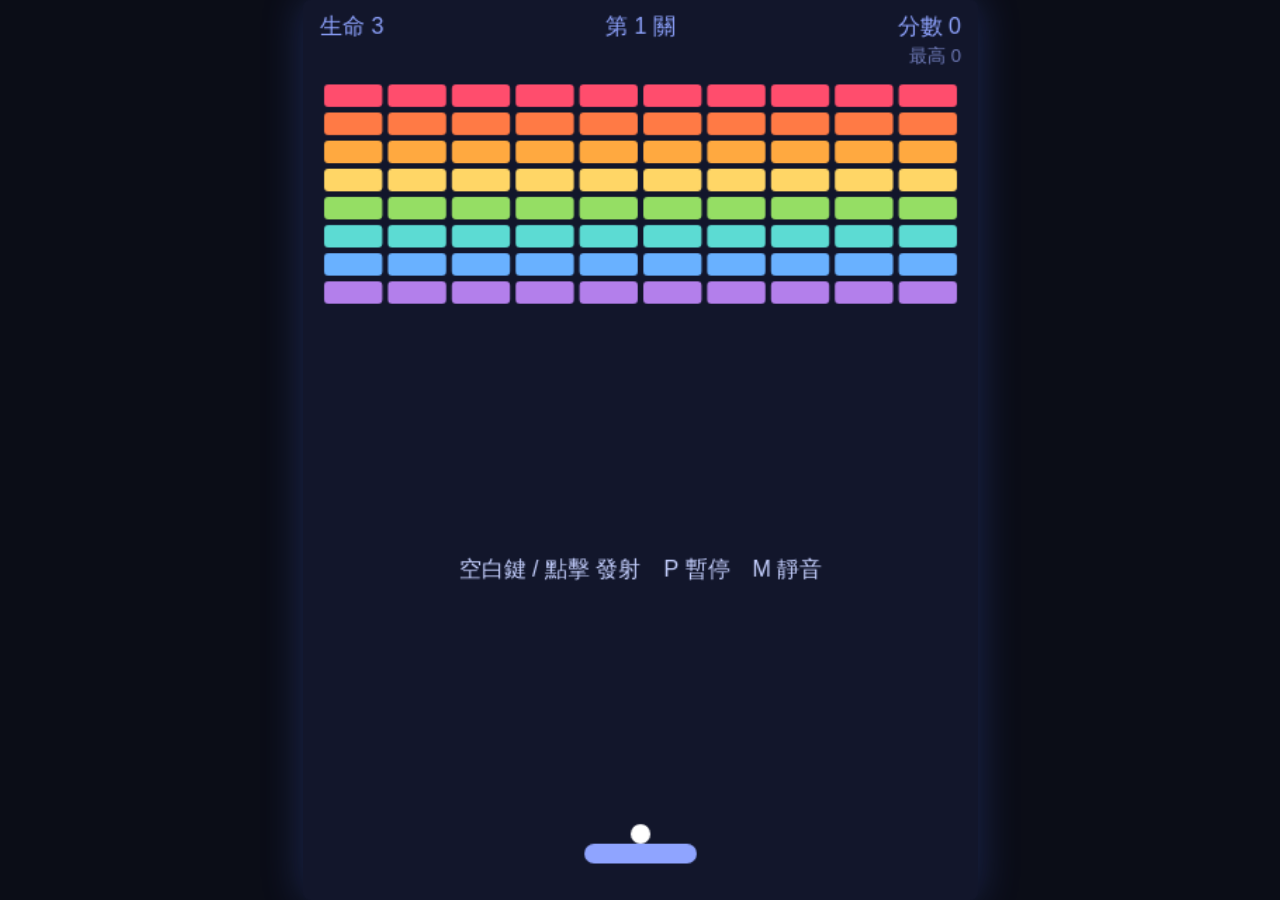
==== index.html @ 7abb7316 "新增根目錄 index.html，跳轉到打磚塊遊戲以支援 GitHub Pages Co-Authored-By: Claude Sonnet 5.5 <noreply@anthropic.com>" ====
<!DOCTYPE html>
<html lang="zh-Hant">
<head>
  <meta charset="UTF-8">
  <meta name="viewport" content="width=device-width, initial-scale=1">
  <meta http-equiv="refresh" content="0; url=breakout/">
  <title>打磚塊</title>
</head>
<body>
  <p>正在前往遊戲… 若沒有自動跳轉，請按 <a href="breakout/">這裡</a>。</p>
</body>
</html>
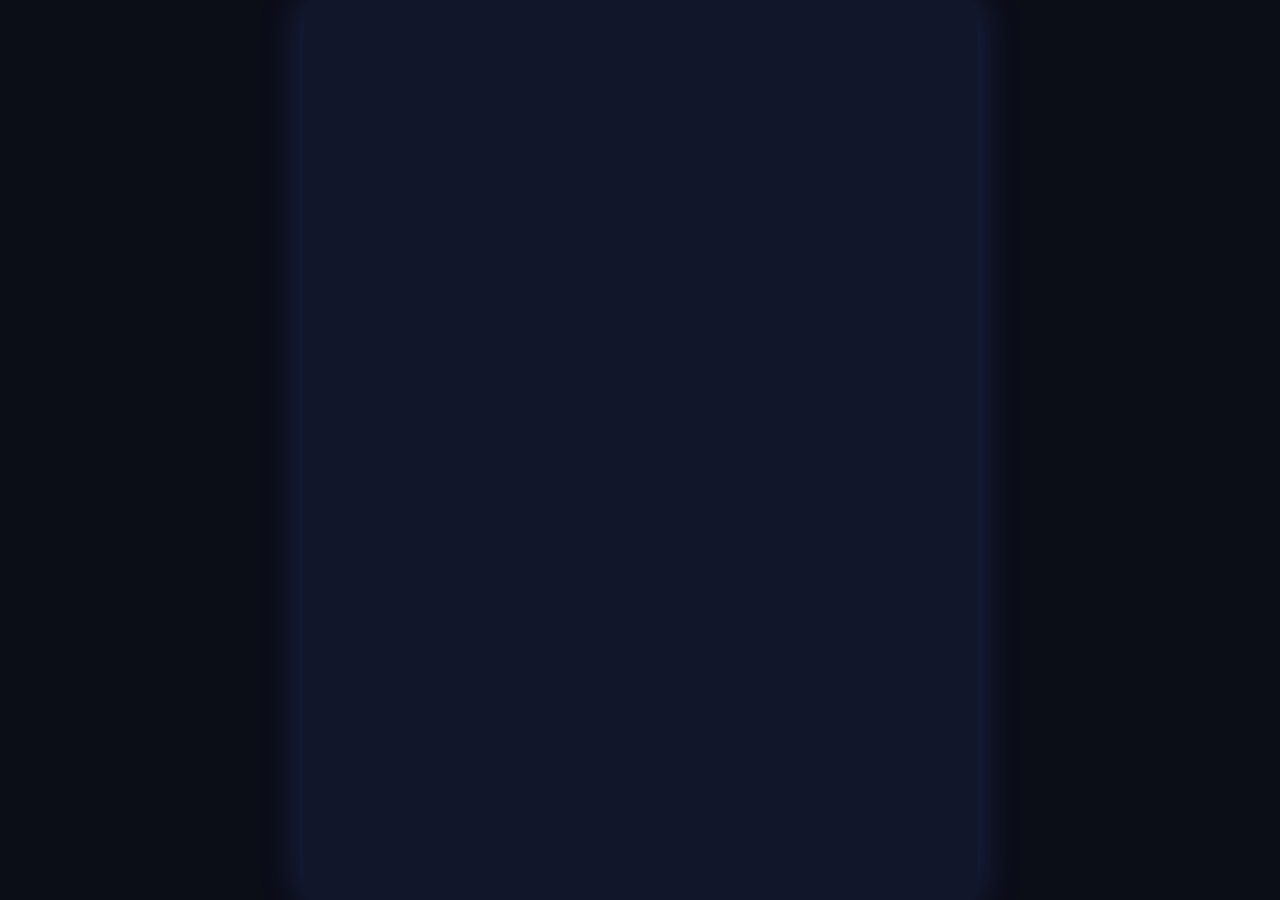
==== commit 3446511a: "修正根目錄 index.html 跳轉路徑，支援雙擊 (file://) 開啟 Co-Authored-By: Claude Sonnet 5.5 <noreply@anthropic.com>" ====
--- a/index.html
+++ b/index.html
@@ -3,10 +3,10 @@
 <head>
   <meta charset="UTF-8">
   <meta name="viewport" content="width=device-width, initial-scale=1">
-  <meta http-equiv="refresh" content="0; url=breakout/">
+  <meta http-equiv="refresh" content="0; url=breakout/index.html">
   <title>打磚塊</title>
 </head>
 <body>
-  <p>正在前往遊戲… 若沒有自動跳轉，請按 <a href="breakout/">這裡</a>。</p>
+  <p>正在前往遊戲… 若沒有自動跳轉，請按 <a href="breakout/index.html">這裡</a>。</p>
 </body>
 </html>
